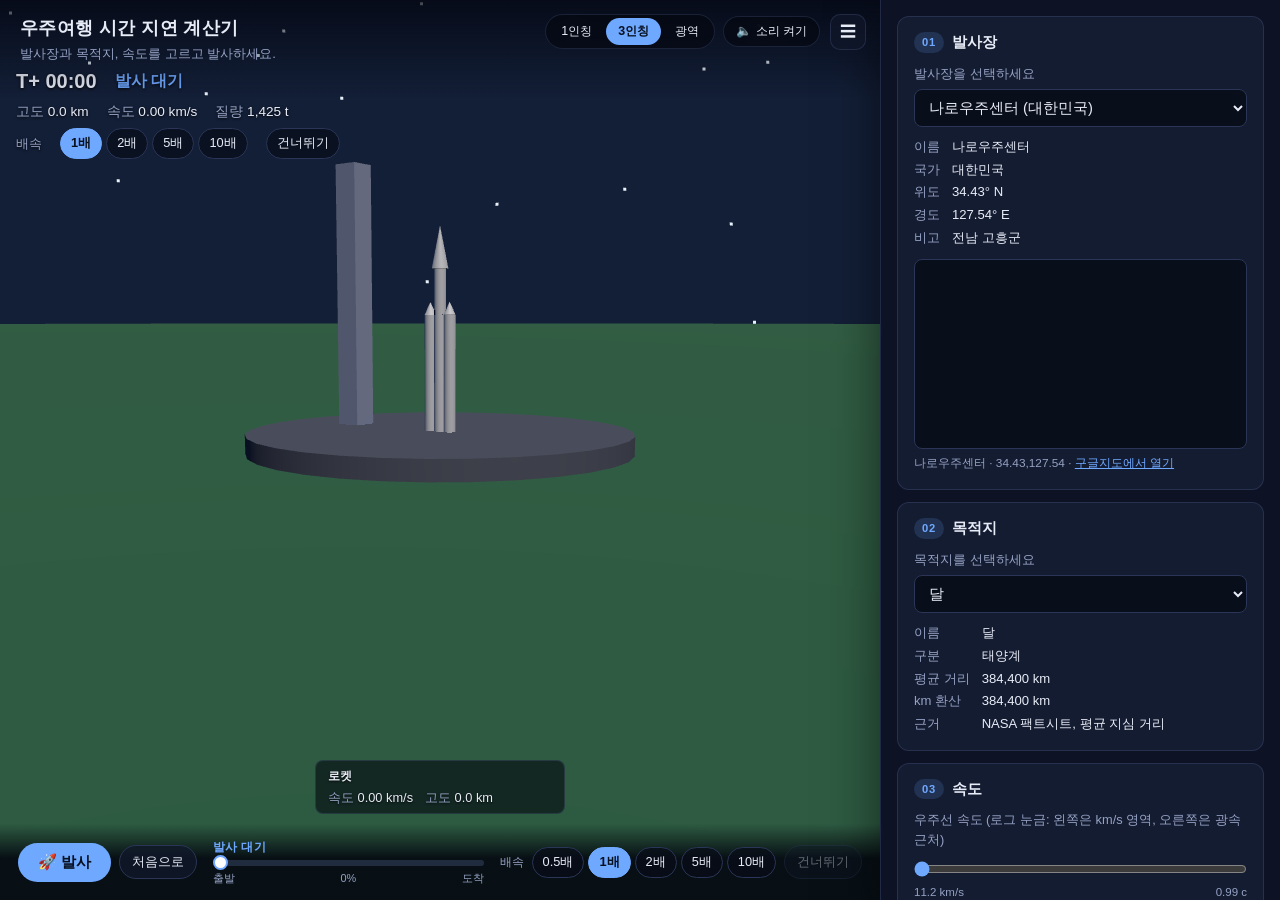
==== index.html @ ec96e3f6 "17단계: 시점 전환, 배경음악·효과음, 발사장 구글지도, 천체 착륙씬과 왕복 (기능 3) - src/ui/viewControls.js: 1인칭·3인칭·광역 시점 전환 (숫자키 1" ====
<!DOCTYPE html>
<html lang="ko">
<head>
  <meta charset="UTF-8">
  <meta name="viewport" content="width=device-width, initial-scale=1.0">
  <title>우주여행 시간 지연 계산기</title>
  <link rel="stylesheet" href="src/styles/main.css">
</head>
<body>
  <!-- 15단계 레이아웃 (D-54): 3D 장면이 화면 전체 바탕, 오른쪽에 제어 패널이 겹쳐 뜬다 -->
  <div class="app">

    <!-- ── 무대: 발사 장면과 항행 장면이 같은 자리에서 번갈아 보인다 ── -->
    <section class="stage" id="stage">
      <div id="launch-scene" class="scene-layer"></div>
      <div id="cruise-scene" class="scene-layer"></div>
      <div id="landing-scene" class="scene-layer"></div>

      <!-- 계기판 겹침 층 (마우스 이벤트는 통과시키고, 버튼만 받는다) -->
      <div id="launch-hud" class="hud-layer"></div>
      <div id="cruise-hud" class="hud-layer"></div>
      <div id="view-controls" class="hud-layer"></div>

      <header class="stage-top">
        <h1>우주여행 시간 지연 계산기</h1>
        <p id="stage-subtitle">발사장과 목적지, 속도를 고르고 발사하세요.</p>
      </header>

      <div class="stage-bottom" id="mission-bar-container"></div>

      <button type="button" class="panel-toggle" id="panel-toggle" aria-label="제어 패널 접기/펼치기">☰</button>
    </section>

    <!-- ── 제어 패널 ── -->
    <aside class="panel" id="panel">
      <div class="panel-scroll">

        <section class="card">
          <h2><span class="card-index">01</span> 발사장</h2>
          <div id="launch-site-selector"></div>
          <div id="launch-site-map"></div>
        </section>

        <section class="card">
          <h2><span class="card-index">02</span> 목적지</h2>
          <div id="destination-selector"></div>
        </section>

        <section class="card">
          <h2><span class="card-index">03</span> 속도</h2>
          <div id="speed-slider-container"></div>
          <div id="speed-presets-container"></div>
          <div id="lorentz-container"></div>
        </section>

        <section class="card">
          <h2><span class="card-index">04</span> 여행 형태</h2>
          <div id="trip-type-container"></div>
        </section>

        <section class="card card-result">
          <h2><span class="card-index">05</span> 시계</h2>
          <div id="stopwatch-container"></div>
        </section>

        <section class="card card-result">
          <h2><span class="card-index">06</span> 계산 결과</h2>
          <div id="result-table-container"></div>
        </section>

        <section class="card card-result">
          <h2><span class="card-index">07</span> 생물 수명과 비교</h2>
          <div id="departure-age-container"></div>
          <div id="lifespan-chart-container"></div>
          <div id="survival-container"></div>
        </section>

        <footer class="panel-footer">
          <p>17단계 · <a href="tests/physics.test.html">계산 검증 페이지</a></p>
        </footer>
      </div>
    </aside>
  </div>

  <!-- Three.js 부속 모듈(OrbitControls 등)이 'three'라는 이름으로 본체를 찾으므로 그 이름을 동봉 파일에 연결한다 -->
  <script type="importmap">
    { "imports": { "three": "./lib/three/three.module.js" } }
  </script>
  <!-- ES 모듈 진입점. file:// 로 열려면 `열기.html`을 쓴다 (docs/02_architecture.md 5절) -->
  <script type="module" src="src/main.js"></script>
</body>
</html>
---- src/styles/main.css ----
/* ==========================================================================
   우주여행 시간 지연 계산기 — 전체 스타일
   1~14단계에서 쌓아 온 구성 요소 스타일에, 15단계에서 전체 화면 레이아웃(D-54)을 얹었다.
   구성: ① 기본값 ② 레이아웃(무대 + 제어 패널) ③ 입력 요소 ④ 결과 표시
        ⑤ 발사 계기판(HUD·보조 화면) ⑥ 항행 계기판 ⑦ 임무 조작 막대 ⑧ 좁은 화면
   ========================================================================== */

/* ── ① 기본값 ─────────────────────────────────────────────────────────── */

:root {
  --color-bg: #05070f;
  --color-panel: rgba(17, 23, 42, 0.82);
  --color-card: rgba(24, 32, 56, 0.72);
  --color-border: #2a3557;
  --color-border-soft: rgba(120, 145, 210, 0.18);
  --color-text: #e8ecf7;
  --color-muted: #96a2c4;
  --color-accent: #6fa8ff;
  --color-accent-dim: rgba(111, 168, 255, 0.16);
  --color-ship: #4fd1a0;
  --color-warn: #ff8f6a;
  --radius: 12px;
  --radius-sm: 8px;
  --panel-width: 400px;
  --bar-height: 76px;
  --shadow: 0 18px 48px rgba(0, 0, 0, 0.55);
}

* { box-sizing: border-box; }

html, body { height: 100%; }

body {
  margin: 0;
  font-family: "Pretendard", "Malgun Gothic", "Apple SD Gothic Neo", "Noto Sans KR", sans-serif;
  background: var(--color-bg);
  color: var(--color-text);
  line-height: 1.5;
  overflow: hidden;              /* 무대가 화면을 채우므로 문서 자체는 스크롤하지 않는다 */
  -webkit-font-smoothing: antialiased;
}

h1, h2, h3 { font-weight: 700; letter-spacing: -0.01em; }

a { color: var(--color-accent); }

.muted { color: var(--color-muted); }

/* ── ② 레이아웃: 무대(3D) + 제어 패널 ─────────────────────────────────── */

.app {
  position: relative;
  height: 100vh;
  height: 100dvh;
  width: 100%;
  overflow: hidden;
}

/* 무대: 화면 전체. 오른쪽 패널만큼만 비워 둔다 */
.stage {
  position: absolute;
  inset: 0;
  right: var(--panel-width);
  background: radial-gradient(ellipse at 30% 10%, #101a35 0%, #05070f 70%);
  overflow: hidden;
  transition: right 0.25s ease;
}

.scene-layer {
  position: absolute;
  inset: 0;
}

.scene-layer canvas {
  display: block;
  width: 100% !important;
  height: 100% !important;
}

/* 계기판 겹침 층: 기본은 마우스 통과, 버튼·입력만 되받는다 */
.hud-layer {
  position: absolute;
  inset: 0;
  pointer-events: none;
}

.hud-layer button,
.hud-layer input,
.hud-layer .hud-controls { pointer-events: auto; }

.stage-top {
  position: absolute;
  left: 0;
  right: 0;
  top: 0;
  padding: 14px 20px 34px;
  background: linear-gradient(rgba(3, 5, 15, 0.75), rgba(3, 5, 15, 0));
  pointer-events: none;
  z-index: 3;
}

.stage-top h1 {
  margin: 0;
  font-size: 1.15rem;
  letter-spacing: 0.02em;
}

.stage-top p {
  margin: 2px 0 0;
  color: var(--color-muted);
  font-size: 0.82rem;
}

.stage-bottom {
  position: absolute;
  left: 0;
  right: 0;
  bottom: 0;
  z-index: 4;
}

/* 제어 패널 */
.panel {
  position: absolute;
  top: 0;
  right: 0;
  bottom: 0;
  width: var(--panel-width);
  background: var(--color-panel);
  backdrop-filter: blur(18px) saturate(140%);
  -webkit-backdrop-filter: blur(18px) saturate(140%);
  border-left: 1px solid var(--color-border-soft);
  box-shadow: var(--shadow);
  transition: transform 0.25s ease;
  z-index: 5;
}

.panel-scroll {
  height: 100%;
  overflow-y: auto;
  overscroll-behavior: contain;
  padding: 16px 16px 28px;
  display: grid;
  gap: 12px;
  align-content: start;
}

.panel-scroll::-webkit-scrollbar { width: 10px; }
.panel-scroll::-webkit-scrollbar-thumb {
  background: rgba(120, 145, 210, 0.25);
  border-radius: 8px;
  border: 3px solid transparent;
  background-clip: content-box;
}

.card {
  background: var(--color-card);
  border: 1px solid var(--color-border-soft);
  border-radius: var(--radius);
  padding: 14px 16px 16px;
}

.card h2 {
  margin: 0 0 10px;
  font-size: 0.95rem;
  display: flex;
  align-items: center;
  gap: 8px;
  color: var(--color-text);
}

.card-index {
  font-size: 0.7rem;
  font-weight: 700;
  letter-spacing: 0.08em;
  color: var(--color-accent);
  background: var(--color-accent-dim);
  border-radius: 999px;
  padding: 2px 8px;
}

.panel-footer {
  color: var(--color-muted);
  font-size: 0.78rem;
  text-align: center;
}

.panel-footer p { margin: 0; }

/* 패널 접기 */
.panel-toggle {
  position: absolute;
  top: 14px;
  right: 14px;
  z-index: 6;
  width: 36px;
  height: 36px;
  border-radius: 10px;
  border: 1px solid var(--color-border-soft);
  background: rgba(17, 23, 42, 0.75);
  color: var(--color-text);
  font-size: 1rem;
  cursor: pointer;
  pointer-events: auto;
}

.panel-toggle:hover { border-color: var(--color-accent); }

.app.panel-hidden .stage { right: 0; }
.app.panel-hidden .panel { transform: translateX(100%); }

/* ── ③ 입력 요소 ──────────────────────────────────────────────────────── */

.field-label {
  display: block;
  margin-bottom: 6px;
  color: var(--color-muted);
  font-size: 0.8rem;
}

.field-select {
  width: 100%;
  padding: 9px 10px;
  font-size: 0.92rem;
  color: var(--color-text);
  background: rgba(8, 12, 24, 0.85);
  border: 1px solid var(--color-border);
  border-radius: var(--radius-sm);
}

.field-select:focus { outline: 2px solid var(--color-accent); outline-offset: 1px; }

.info-list {
  margin: 10px 0 0;
  display: grid;
  grid-template-columns: auto 1fr;
  gap: 3px 12px;
  font-size: 0.82rem;
}

.info-list dt { color: var(--color-muted); }
.info-list dd { margin: 0; }

.field-range {
  width: 100%;
  margin: 6px 0 2px;
  accent-color: var(--color-accent);
}

.field-range.readonly { opacity: 0.65; pointer-events: none; }

.range-scale {
  display: flex;
  justify-content: space-between;
  color: var(--color-muted);
  font-size: 0.72rem;
}

.readout {
  margin-top: 8px;
  font-size: 1.02rem;
  font-variant-numeric: tabular-nums;
}

.button-group {
  display: flex;
  flex-wrap: wrap;
  gap: 6px;
  margin-top: 10px;
}

.button-group.compact { display: inline-flex; gap: 4px; margin: 0; }

.preset-button {
  padding: 6px 10px;
  font-size: 0.8rem;
  color: var(--color-text);
  background: rgba(8, 12, 24, 0.7);
  border: 1px solid var(--color-border);
  border-radius: 999px;
  cursor: pointer;
  transition: border-color 0.15s, background 0.15s;
}

.preset-button:hover { border-color: var(--color-accent); }

.preset-button.active {
  background: var(--color-accent);
  border-color: var(--color-accent);
  color: #06101f;
  font-weight: 700;
}

.radio-group { display: grid; gap: 8px; }

.radio-option {
  display: flex;
  align-items: baseline;
  gap: 8px;
  padding: 8px 10px;
  border: 1px solid var(--color-border);
  border-radius: var(--radius-sm);
  cursor: pointer;
  font-size: 0.9rem;
}

.radio-option small { color: var(--color-muted); }
.radio-option:hover { border-color: var(--color-accent); }

.age-grid { display: grid; gap: 6px; margin-bottom: 12px; }

.age-row {
  display: grid;
  grid-template-columns: 1fr 76px auto;
  align-items: center;
  gap: 8px;
  font-size: 0.85rem;
}

.age-input {
  width: 100%;
  padding: 5px 8px;
  color: var(--color-text);
  background: rgba(8, 12, 24, 0.85);
  border: 1px solid var(--color-border);
  border-radius: 6px;
  text-align: right;
  font-variant-numeric: tabular-nums;
}

.age-unit { color: var(--color-muted); font-size: 0.8rem; }

/* ── ④ 결과 표시 ─────────────────────────────────────────────────────── */

.result-caption { margin: 0 0 8px; color: var(--color-muted); font-size: 0.82rem; }

.result-table { width: 100%; border-collapse: collapse; font-size: 0.82rem; }

.result-table th,
.result-table td {
  padding: 7px 6px;
  border-bottom: 1px solid var(--color-border-soft);
  text-align: left;
  vertical-align: top;
}

.result-table thead th { color: var(--color-muted); font-weight: 500; font-size: 0.76rem; }
.result-table tbody th { font-weight: 500; white-space: nowrap; }
.result-table td:nth-child(3) { color: var(--color-muted); white-space: nowrap; }
.result-table .result-diff td,
.result-table .result-diff th { color: var(--color-accent); font-weight: 700; }

.result-note { margin: 8px 0 0; color: var(--color-muted); font-size: 0.76rem; }

.stopwatch-row { display: grid; gap: 8px; }

.stopwatch {
  padding: 10px 12px;
  background: rgba(6, 10, 20, 0.7);
  border: 1px solid var(--color-border-soft);
  border-radius: var(--radius-sm);
}

.stopwatch-title { color: var(--color-muted); font-size: 0.74rem; margin-bottom: 3px; }

.stopwatch-display {
  font-size: 1.02rem;
  font-weight: 700;
  font-variant-numeric: tabular-nums;
  letter-spacing: 0.01em;
}

.stopwatch:nth-child(1) .stopwatch-display { color: var(--color-accent); }
.stopwatch:nth-child(2) .stopwatch-display { color: var(--color-ship); }

.stopwatch-status { margin-top: 8px; color: var(--color-muted); font-size: 0.78rem; }

/* 막대 그래프 */
.chart-legend {
  display: flex;
  flex-wrap: wrap;
  gap: 4px 12px;
  margin-bottom: 10px;
  color: var(--color-muted);
  font-size: 0.72rem;
}

.swatch {
  display: inline-block;
  width: 10px;
  height: 10px;
  margin-right: 5px;
  border-radius: 2px;
  vertical-align: -1px;
}

.swatch-life, .bar-life { background: #3a4670; }
.swatch-age, .bar-age { background: #7c6a4a; }
.swatch-earth, .bar-earth { background: var(--color-accent); }
.swatch-ship, .bar-ship { background: var(--color-ship); }

.chart-row {
  display: grid;
  grid-template-columns: 92px 1fr 66px;
  align-items: center;
  gap: 8px;
  margin-bottom: 6px;
}

.chart-name {
  font-size: 0.76rem;
  white-space: nowrap;
  overflow: hidden;
  text-overflow: ellipsis;
}

.chart-track {
  position: relative;
  height: 26px;
  background: rgba(8, 12, 24, 0.7);
  border-radius: 5px;
  overflow: hidden;
}

.bar {
  position: absolute;
  left: 0;
  border-radius: 4px;
  transition: width 0.08s linear;
}

.bar-life { top: 0; height: 26px; }
.bar-age { top: 0; height: 26px; opacity: 0.9; }
.bar-earth { top: 4px; height: 8px; }
.bar-ship { top: 14px; height: 8px; }

.chart-mark { font-size: 0.7rem; text-align: right; white-space: nowrap; }
.chart-mark.alive { color: var(--color-ship); }
.chart-mark.half { color: var(--color-warn); }
.chart-mark.dead { color: #ff6b6b; }

.chart-row.over-earth .chart-track { box-shadow: inset 0 0 0 1px rgba(255, 107, 107, 0.55); }

.chart-axis {
  position: relative;
  height: 16px;
  margin-left: 100px;
  margin-right: 74px;
  color: var(--color-muted);
  font-size: 0.66rem;
}

.chart-tick { position: absolute; transform: translateX(-50%); }

.chart-tick::before {
  content: '';
  position: absolute;
  left: 50%;
  top: -4px;
  width: 1px;
  height: 4px;
  background: var(--color-border);
}

.survival-table { width: 100%; border-collapse: collapse; margin-top: 12px; font-size: 0.76rem; }

.survival-table th,
.survival-table td {
  padding: 6px 5px;
  border-bottom: 1px solid var(--color-border-soft);
  text-align: left;
  vertical-align: top;
}

.survival-table thead th { color: var(--color-muted); font-weight: 500; }
.survival-table .alive strong { color: var(--color-ship); }
.survival-table .dead strong { color: #ff6b6b; }
.survival-table small { color: var(--color-muted); }

/* ── ⑤ 발사 계기판과 보조 화면 (11·14단계) ──────────────────────────── */

.launch-hud {
  position: absolute;
  left: 16px;
  top: 66px;
  right: 16px;
  font-variant-numeric: tabular-nums;
  text-shadow: 0 1px 3px rgba(0, 0, 0, 0.9);
}

.launch-hud .hud-row {
  display: flex;
  flex-wrap: wrap;
  gap: 8px 18px;
  align-items: center;
  margin-bottom: 6px;
}

.launch-hud .hud-clock { font-size: 1.25rem; font-weight: 700; }
.launch-hud .hud-phase { color: var(--color-accent); font-weight: 700; }
.launch-hud .hud-stats { color: var(--color-muted); font-size: 0.85rem; }
.launch-hud .hud-stats b { color: var(--color-text); font-weight: 500; }
.launch-hud .hud-controls { pointer-events: auto; }
.launch-hud .hud-label { color: var(--color-muted); font-size: 0.8rem; }

/* 보조 화면(PiP): 팔콘 헤비 중계 화면과 같은 배치 (D-52) */
.pip-view {
  position: absolute;
  left: 16px;
  bottom: calc(var(--bar-height) + 92px);
  width: 27%;
  min-width: 170px;
  max-width: 380px;
  aspect-ratio: 16 / 9;
  border: 1px solid rgba(255, 255, 255, 0.32);
  border-radius: 8px;
  box-shadow: 0 6px 18px rgba(0, 0, 0, 0.6);
  pointer-events: none;
}

.pip-view .pip-caption {
  position: absolute;
  left: 0;
  right: 0;
  top: 0;
  display: flex;
  gap: 8px;
  align-items: baseline;
  padding: 4px 8px;
  font-size: 0.78rem;
  background: linear-gradient(rgba(0, 0, 0, 0.6), rgba(0, 0, 0, 0));
  border-radius: 8px 8px 0 0;
  text-shadow: 0 1px 2px rgba(0, 0, 0, 0.9);
}

.pip-view .pip-name { font-weight: 700; }
.pip-view .pip-phase { color: var(--color-accent); font-size: 0.72rem; }

.launch-telemetry {
  position: absolute;
  left: 16px;
  right: 16px;
  bottom: calc(var(--bar-height) + 10px);
  display: flex;
  gap: 10px;
  justify-content: center;
  font-variant-numeric: tabular-nums;
  text-shadow: 0 1px 2px rgba(0, 0, 0, 0.8);
}

.launch-telemetry .tele-column {
  flex: 0 1 250px;
  padding: 6px 12px;
  background: rgba(4, 7, 16, 0.6);
  border: 1px solid var(--color-border-soft);
  border-radius: var(--radius-sm);
  backdrop-filter: blur(6px);
}

.launch-telemetry .tele-title { font-size: 0.78rem; font-weight: 700; margin-bottom: 2px; }
.launch-telemetry .tele-phase { color: var(--color-accent); font-weight: 400; }

.launch-telemetry .tele-values {
  display: flex;
  flex-wrap: wrap;
  gap: 2px 12px;
  color: var(--color-muted);
  font-size: 0.8rem;
}

.launch-telemetry .tele-values b { color: var(--color-text); font-weight: 500; }

/* ── ⑥ 항행 계기판 (15단계) ─────────────────────────────────────────── */

.cruise-hud {
  position: absolute;
  left: 16px;
  top: 66px;
  width: min(340px, 44%);
  padding: 12px 14px;
  background: rgba(4, 7, 16, 0.58);
  border: 1px solid var(--color-border-soft);
  border-radius: var(--radius);
  backdrop-filter: blur(10px);
  font-variant-numeric: tabular-nums;
}

.cruise-head {
  display: flex;
  align-items: baseline;
  justify-content: space-between;
  gap: 8px;
  margin-bottom: 8px;
}

.cruise-target { font-size: 1.02rem; font-weight: 700; }
.cruise-leg { color: var(--color-accent); font-size: 0.76rem; }

.cruise-track {
  height: 5px;
  background: rgba(120, 145, 210, 0.2);
  border-radius: 999px;
  overflow: hidden;
  margin-bottom: 10px;
}

.cruise-fill {
  height: 100%;
  width: 0;
  border-radius: 999px;
  background: linear-gradient(90deg, var(--color-accent), var(--color-ship));
  transition: width 0.08s linear;
}

.cruise-grid {
  display: grid;
  grid-template-columns: 1fr 1fr;
  gap: 6px 12px;
  font-size: 0.78rem;
}

.cruise-grid span { display: block; color: var(--color-muted); font-size: 0.7rem; }
.cruise-grid b { font-weight: 600; }

/* ── ⑦ 임무 조작 막대 (15단계) ──────────────────────────────────────── */

.mission-bar {
  display: grid;
  grid-template-columns: auto 1fr auto;
  align-items: center;
  gap: 16px;
  min-height: var(--bar-height);
  padding: 10px 18px;
  background: linear-gradient(rgba(3, 5, 15, 0), rgba(3, 5, 15, 0.88) 45%);
  pointer-events: auto;
}

.mission-left, .mission-right { display: flex; align-items: center; gap: 8px; }

.mission-primary {
  padding: 9px 20px;
  font-size: 0.95rem;
  font-weight: 700;
  color: #06101f;
  background: var(--color-accent);
  border: none;
  border-radius: 999px;
  cursor: pointer;
}

.mission-primary:disabled { opacity: 0.45; cursor: default; }

.mission-ghost {
  padding: 7px 12px;
  font-size: 0.82rem;
  color: var(--color-text);
  background: rgba(17, 23, 42, 0.75);
  border: 1px solid var(--color-border);
  border-radius: 999px;
  cursor: pointer;
}

.mission-ghost:hover { border-color: var(--color-accent); }
.mission-ghost:disabled { opacity: 0.4; cursor: default; }

.mission-center { display: grid; gap: 2px; }

.mission-phase {
  font-size: 0.76rem;
  color: var(--color-accent);
  font-weight: 700;
  letter-spacing: 0.02em;
}

.mission-scrub {
  width: 100%;
  height: 6px;
  margin: 2px 0;
  -webkit-appearance: none;
  appearance: none;
  background: linear-gradient(90deg, var(--color-accent) var(--fill, 0%), rgba(120, 145, 210, 0.22) var(--fill, 0%));
  border-radius: 999px;
  cursor: pointer;
}

.mission-scrub::-webkit-slider-thumb {
  -webkit-appearance: none;
  width: 15px;
  height: 15px;
  border-radius: 50%;
  background: #fff;
  border: 2px solid var(--color-accent);
  cursor: grab;
}

.mission-scrub::-moz-range-thumb {
  width: 13px;
  height: 13px;
  border-radius: 50%;
  background: #fff;
  border: 2px solid var(--color-accent);
}

.mission-ticks {
  display: flex;
  justify-content: space-between;
  color: var(--color-muted);
  font-size: 0.68rem;
}

.mission-label { color: var(--color-muted); font-size: 0.76rem; }

/* ── ⑧ 좁은 화면: 무대 위, 패널 아래로 쌓는다 ──────────────────────── */

@media (max-width: 900px) {
  body { overflow: auto; }

  .app { height: auto; display: block; }

  .stage {
    position: relative;
    right: 0;
    height: 62vh;
    min-height: 380px;
  }

  .panel {
    position: relative;
    width: 100%;
    transform: none !important;
    border-left: none;
    border-top: 1px solid var(--color-border-soft);
  }

  .panel-scroll { height: auto; overflow: visible; }

  .panel-toggle { display: none; }

  .mission-bar { grid-template-columns: 1fr; gap: 8px; }
  .mission-left, .mission-right { justify-content: center; flex-wrap: wrap; }

  .launch-telemetry { flex-wrap: wrap; }
  .pip-view { width: 40%; bottom: calc(var(--bar-height) + 120px); }
  .cruise-hud { width: min(300px, 60%); }
}

/* ── ⑨ 시점 전환·소리 버튼과 발사장 지도 (17단계) ─────────────────── */

.view-controls {
  position: absolute;
  top: 14px;
  right: 60px;
  display: flex;
  gap: 8px;
  align-items: center;
  z-index: 6;
  pointer-events: auto;
}

.view-group {
  display: inline-flex;
  padding: 3px;
  gap: 2px;
  background: rgba(4, 7, 16, 0.62);
  border: 1px solid var(--color-border-soft);
  border-radius: 999px;
  backdrop-filter: blur(8px);
}

.view-button {
  padding: 5px 12px;
  font-size: 0.78rem;
  color: var(--color-text);
  background: transparent;
  border: none;
  border-radius: 999px;
  cursor: pointer;
  white-space: nowrap;
}

.view-button:hover { background: rgba(111, 168, 255, 0.16); }

.view-button.active {
  background: var(--color-accent);
  color: #06101f;
  font-weight: 700;
}

.sound-button {
  padding: 6px 12px;
  background: rgba(4, 7, 16, 0.62);
  border: 1px solid var(--color-border-soft);
  border-radius: 999px;
  backdrop-filter: blur(8px);
}

/* 발사장 구글지도 (D-60) */
.site-map { margin-top: 12px; }

.site-map-frame {
  position: relative;
  height: 190px;
  border: 1px solid var(--color-border);
  border-radius: var(--radius-sm);
  overflow: hidden;
  background: rgba(8, 12, 24, 0.85);
}

.site-map-frame iframe {
  width: 100%;
  height: 100%;
  border: 0;
  display: block;
  filter: saturate(0.85) brightness(0.92);
}

.site-map-fallback {
  position: absolute;
  inset: 0;
  display: flex;
  align-items: center;
  justify-content: center;
  padding: 12px;
  text-align: center;
  color: var(--color-muted);
  font-size: 0.8rem;
  background: rgba(8, 12, 24, 0.9);
}

.site-map-fallback[hidden] { display: none; }

.site-map-note { margin: 6px 0 0; color: var(--color-muted); font-size: 0.74rem; }

/* 착륙 계기판 */
.landing-hud {
  position: absolute;
  left: 16px;
  top: 66px;
  width: min(300px, 42%);
  padding: 12px 14px;
  background: rgba(4, 7, 16, 0.58);
  border: 1px solid var(--color-border-soft);
  border-radius: var(--radius);
  backdrop-filter: blur(10px);
  font-variant-numeric: tabular-nums;
}

.landing-hud h3 { margin: 0 0 8px; font-size: 1rem; }
.landing-hud .landing-phase { color: var(--color-accent); font-size: 0.76rem; font-weight: 700; }

.landing-grid {
  display: grid;
  grid-template-columns: 1fr 1fr;
  gap: 6px 12px;
  margin-top: 8px;
  font-size: 0.8rem;
}

.landing-grid span { display: block; color: var(--color-muted); font-size: 0.7rem; }
.landing-grid b { font-weight: 600; }

@media (max-width: 900px) {
  .view-controls { right: 14px; top: 56px; flex-wrap: wrap; justify-content: flex-end; }
}
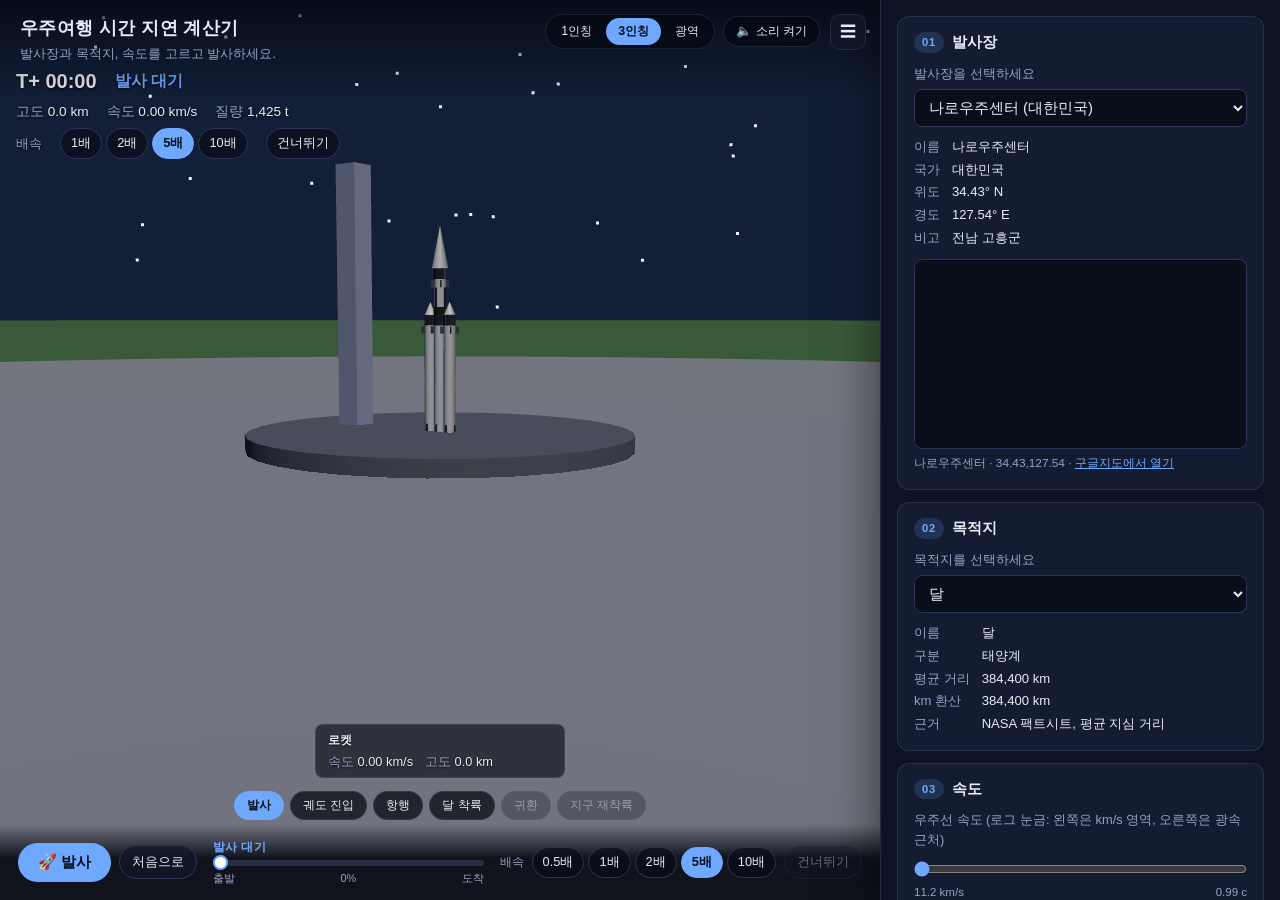
==== commit 2896f7c7: "18단계: 실감 나는 임무 — 지구 재착륙, 구간 재생, 조종석, 착륙 절차 (기능 4) R-1 지구 재착륙: 왕복 마지막에 고도 80 km에서 재진입 불꽃 → 감속 → 착륙 (D" ====
--- a/index.html
+++ b/index.html
@@ -26,7 +26,10 @@
         <p id="stage-subtitle">발사장과 목적지, 속도를 고르고 발사하세요.</p>
       </header>
 
-      <div class="stage-bottom" id="mission-bar-container"></div>
+      <div class="stage-bottom">
+        <div id="mission-chapters"></div>
+        <div id="mission-bar-container"></div>
+      </div>
 
       <button type="button" class="panel-toggle" id="panel-toggle" aria-label="제어 패널 접기/펼치기">☰</button>
     </section>
@@ -51,6 +54,7 @@
           <div id="speed-slider-container"></div>
           <div id="speed-presets-container"></div>
           <div id="lorentz-container"></div>
+          <div id="lorentz-chart-container"></div>
         </section>
 
         <section class="card">
@@ -76,7 +80,7 @@
         </section>
 
         <footer class="panel-footer">
-          <p>17단계 · <a href="tests/physics.test.html">계산 검증 페이지</a></p>
+          <p>18단계 · <a href="tests/physics.test.html">계산 검증 페이지</a></p>
         </footer>
       </div>
     </aside>
--- a/src/styles/main.css
+++ b/src/styles/main.css
@@ -507,7 +507,7 @@
 .pip-view {
   position: absolute;
   left: 16px;
-  bottom: calc(var(--bar-height) + 92px);
+  bottom: calc(var(--bar-height) + 128px);
   width: 27%;
   min-width: 170px;
   max-width: 380px;
@@ -540,7 +540,7 @@
   position: absolute;
   left: 16px;
   right: 16px;
-  bottom: calc(var(--bar-height) + 10px);
+  bottom: calc(var(--bar-height) + 46px);
   display: flex;
   gap: 10px;
   justify-content: center;
@@ -862,3 +862,176 @@
 @media (max-width: 900px) {
   .view-controls { right: 14px; top: 56px; flex-wrap: wrap; justify-content: flex-end; }
 }
+
+/* ── ⑩ 18단계: 로런츠 곡선 · 구간 칩 · 착륙 체크리스트 ─────────────── */
+
+/* 로런츠 인자 곡선 (R-4) */
+.lorentz-chart { margin-top: 10px; }
+
+.lorentz-svg {
+  width: 100%;
+  height: auto;
+  display: block;
+  background: rgba(6, 10, 20, 0.6);
+  border: 1px solid var(--color-border-soft);
+  border-radius: var(--radius-sm);
+}
+
+.lz-grid { stroke: rgba(120, 145, 210, 0.18); stroke-width: 1; }
+.lz-curve { fill: none; stroke: var(--color-accent); stroke-width: 2; }
+.lz-guide { stroke: rgba(79, 209, 160, 0.55); stroke-width: 1; stroke-dasharray: 3 3; }
+.lz-dot { fill: var(--color-ship); stroke: #04070f; stroke-width: 1.5; }
+.lz-dot.over { fill: var(--color-warn); }
+.lz-xtick, .lz-ytick, .lz-axis { fill: var(--color-muted); font-size: 9px; }
+.lz-xtick { text-anchor: middle; }
+.lz-ytick { text-anchor: end; }
+
+.lorentz-readout {
+  margin: 6px 0 0;
+  color: var(--color-muted);
+  font-size: 0.78rem;
+  font-variant-numeric: tabular-nums;
+}
+
+/* 임무 구간 칩 (D-65) */
+.chapter-row {
+  display: flex;
+  gap: 6px;
+  justify-content: center;
+  flex-wrap: wrap;
+  padding: 0 18px 4px;
+  pointer-events: auto;
+}
+
+.chapter-chip {
+  padding: 5px 12px;
+  font-size: 0.76rem;
+  color: var(--color-text);
+  background: rgba(4, 7, 16, 0.72);
+  border: 1px solid var(--color-border-soft);
+  border-radius: 999px;
+  cursor: pointer;
+  backdrop-filter: blur(8px);
+  white-space: nowrap;
+}
+
+.chapter-chip:hover:not(:disabled) { border-color: var(--color-accent); }
+.chapter-chip:disabled { opacity: 0.35; cursor: default; }
+
+.chapter-chip.active {
+  background: var(--color-accent);
+  border-color: var(--color-accent);
+  color: #06101f;
+  font-weight: 700;
+}
+
+/* 착륙 절차 체크리스트 (D-67) */
+.checklist {
+  position: absolute;
+  left: 16px;
+  bottom: calc(var(--bar-height) + 46px);
+  width: min(300px, 44%);
+  padding: 10px 12px;
+  background: rgba(4, 7, 16, 0.66);
+  border: 1px solid var(--color-border-soft);
+  border-radius: var(--radius);
+  backdrop-filter: blur(10px);
+  pointer-events: auto;
+}
+
+.checklist-head {
+  display: flex;
+  align-items: center;
+  justify-content: space-between;
+  font-size: 0.8rem;
+  font-weight: 700;
+  margin-bottom: 8px;
+}
+
+.checklist-auto {
+  padding: 3px 10px;
+  font-size: 0.72rem;
+  color: var(--color-text);
+  background: rgba(17, 23, 42, 0.8);
+  border: 1px solid var(--color-border);
+  border-radius: 999px;
+  cursor: pointer;
+}
+
+.checklist-items { list-style: none; margin: 0; padding: 0; display: grid; gap: 5px; }
+
+.checklist-item {
+  display: grid;
+  grid-template-columns: 26px 1fr auto;
+  align-items: center;
+  gap: 8px;
+  padding: 4px 6px;
+  border-radius: 6px;
+  font-size: 0.78rem;
+  border: 1px solid transparent;
+  opacity: 0.55;
+}
+
+.checklist-item.active {
+  opacity: 1;
+  border-color: var(--color-accent);
+  background: rgba(111, 168, 255, 0.14);
+  animation: checklist-pulse 1.1s ease-in-out infinite;
+}
+
+.checklist-item.done { opacity: 1; }
+.checklist-item.done .checklist-state { color: var(--color-ship); }
+.checklist-item.missed { opacity: 1; }
+.checklist-item.missed .checklist-state { color: #ff6b6b; }
+
+@keyframes checklist-pulse {
+  0%, 100% { box-shadow: 0 0 0 0 rgba(111, 168, 255, 0); }
+  50% { box-shadow: 0 0 0 3px rgba(111, 168, 255, 0.22); }
+}
+
+.checklist-key {
+  width: 26px;
+  height: 22px;
+  font-size: 0.7rem;
+  font-weight: 700;
+  color: var(--color-text);
+  background: rgba(17, 23, 42, 0.9);
+  border: 1px solid var(--color-border);
+  border-radius: 5px;
+  cursor: pointer;
+}
+
+.checklist-item.active .checklist-key { border-color: var(--color-accent); color: var(--color-accent); }
+.checklist-state { color: var(--color-muted); font-size: 0.7rem; }
+
+.checklist-result {
+  display: flex;
+  align-items: center;
+  gap: 10px;
+  margin-top: 10px;
+  padding-top: 10px;
+  border-top: 1px solid var(--color-border-soft);
+  font-size: 0.78rem;
+}
+
+.grade-badge {
+  width: 38px;
+  height: 38px;
+  display: grid;
+  place-items: center;
+  font-size: 1.3rem;
+  font-weight: 700;
+  border-radius: 10px;
+  background: var(--color-accent);
+  color: #06101f;
+}
+
+.checklist-result.grade-B .grade-badge { background: var(--color-ship); }
+.checklist-result.grade-C .grade-badge { background: var(--color-warn); }
+.checklist-result.grade-D .grade-badge { background: #ff6b6b; }
+.grade-notes { color: var(--color-muted); font-size: 0.72rem; margin-top: 2px; }
+
+@media (max-width: 900px) {
+  .checklist { width: min(260px, 60%); bottom: calc(var(--bar-height) + 80px); }
+  .chapter-row { padding: 0 10px 4px; }
+}
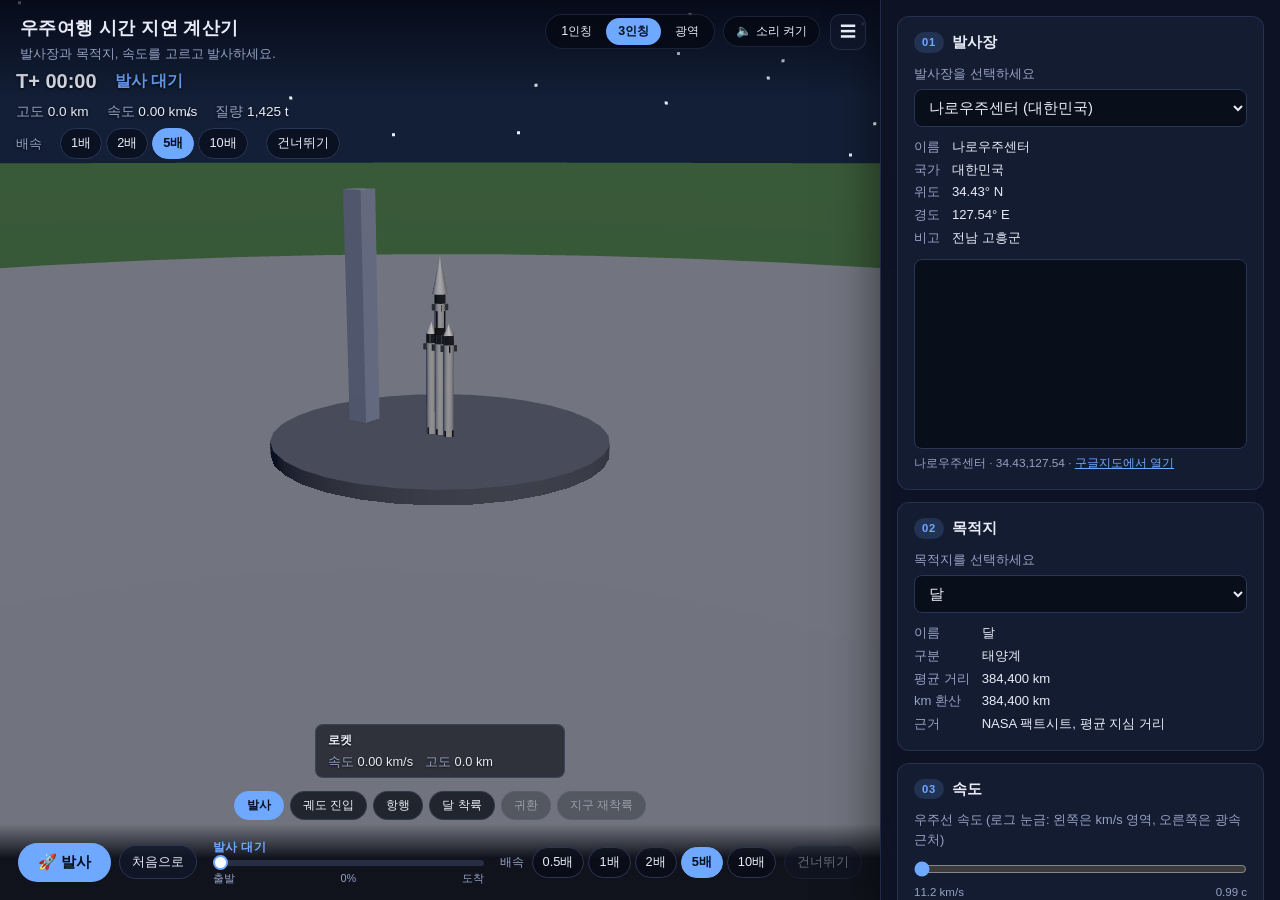
==== commit e5c5df8e: "19단계: 상승 이정표 건너뛰기와 마우스 우클릭 시점 회전 - src/physics/ascentMission.js: 상승 이정표 7개 (이륙 · 피치 기동 · Max-Q · 측면 " ====
--- a/index.html
+++ b/index.html
@@ -80,7 +80,7 @@
         </section>
 
         <footer class="panel-footer">
-          <p>18단계 · <a href="tests/physics.test.html">계산 검증 페이지</a></p>
+          <p>19단계 · <a href="tests/physics.test.html">계산 검증 페이지</a></p>
         </footer>
       </div>
     </aside>
--- a/src/styles/main.css
+++ b/src/styles/main.css
@@ -69,7 +69,12 @@
 .scene-layer {
   position: absolute;
   inset: 0;
-}
+  /* 층이 겹쳐 있으므로 빈 층은 마우스를 통과시킨다.
+     그래야 지금 보이는 장면의 캔버스가 드래그(시점 회전)를 받는다 (18단계 수정) */
+  pointer-events: none;
+}
+
+.scene-layer canvas { pointer-events: auto; }
 
 .scene-layer canvas {
   display: block;
@@ -1035,3 +1040,28 @@
   .checklist { width: min(260px, 60%); bottom: calc(var(--bar-height) + 80px); }
   .chapter-row { padding: 0 10px 4px; }
 }
+
+/* 상승 절차 목록 (19단계, D-73) */
+.ascent-checklist {
+  left: auto;
+  right: 16px;
+  bottom: calc(var(--bar-height) + 128px);
+  width: min(290px, 42%);
+}
+
+.ascent-checklist .checklist-item { cursor: pointer; }
+.ascent-checklist .checklist-item:hover { opacity: 1; background: rgba(111, 168, 255, 0.1); }
+.ascent-checklist .checklist-label { cursor: pointer; }
+
+.ascent-hint {
+  font-size: 0.68rem;
+  font-weight: 400;
+  color: var(--color-muted);
+  max-width: 165px;
+  text-align: right;
+  line-height: 1.3;
+}
+
+@media (max-width: 900px) {
+  .ascent-checklist { width: min(250px, 55%); }
+}
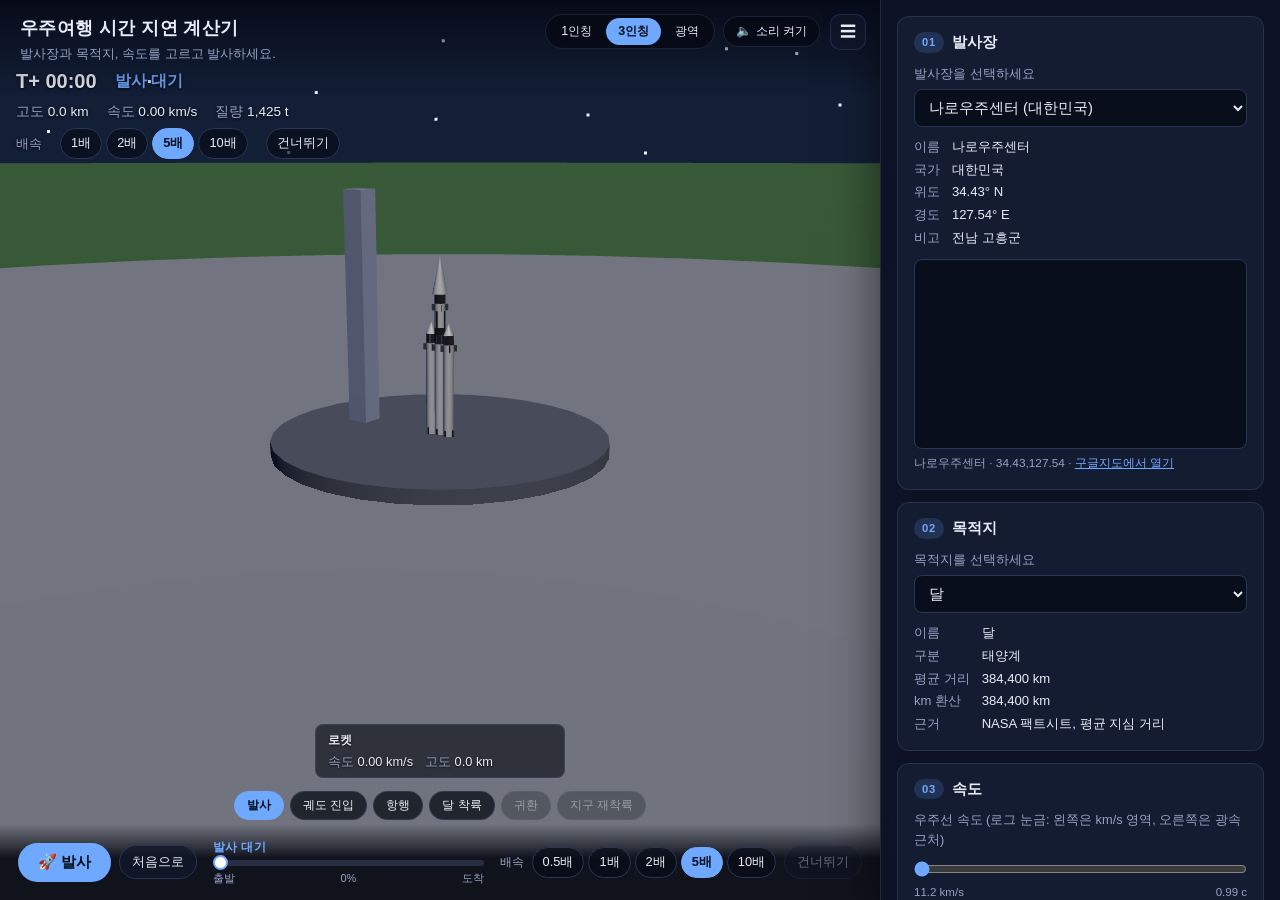
==== commit a7c5b8ce: "20단계: 우주인 지표 탐사, 착륙 실패 폭발, 탐사선 형상과 선내 (기능 5) - src/physics/exploration.js: 지표 탐사 임무 5개(깃발·표본 2·촬영·복귀" ====
--- a/index.html
+++ b/index.html
@@ -80,7 +80,7 @@
         </section>
 
         <footer class="panel-footer">
-          <p>19단계 · <a href="tests/physics.test.html">계산 검증 페이지</a></p>
+          <p>20단계 · <a href="tests/physics.test.html">계산 검증 페이지</a></p>
         </footer>
       </div>
     </aside>
--- a/src/styles/main.css
+++ b/src/styles/main.css
@@ -1065,3 +1065,38 @@
 @media (max-width: 900px) {
   .ascent-checklist { width: min(250px, 55%); }
 }
+
+/* 착륙 실패와 지표 탐사 (20단계) */
+.checklist-result.grade-crash .grade-badge { background: #ff5a5a; font-size: 1.4rem; }
+.checklist-result.grade-crash { animation: crash-flash 0.5s ease-out; }
+
+@keyframes crash-flash {
+  0% { background: rgba(255, 90, 90, 0.4); }
+  100% { background: transparent; }
+}
+
+.checklist-result .checklist-auto { margin-top: 6px; }
+
+.eva-panel {
+  left: 16px;
+  right: auto;
+  bottom: calc(var(--bar-height) + 46px);
+  width: min(320px, 46%);
+}
+
+.eva-status {
+  margin-top: 8px;
+  padding-top: 8px;
+  border-top: 1px solid var(--color-border-soft);
+  color: var(--color-accent);
+  font-size: 0.78rem;
+}
+
+.eva-result {
+  margin-top: 8px;
+  padding-top: 8px;
+  border-top: 1px solid var(--color-border-soft);
+  font-size: 0.8rem;
+}
+
+.eva-result[hidden] { display: none; }
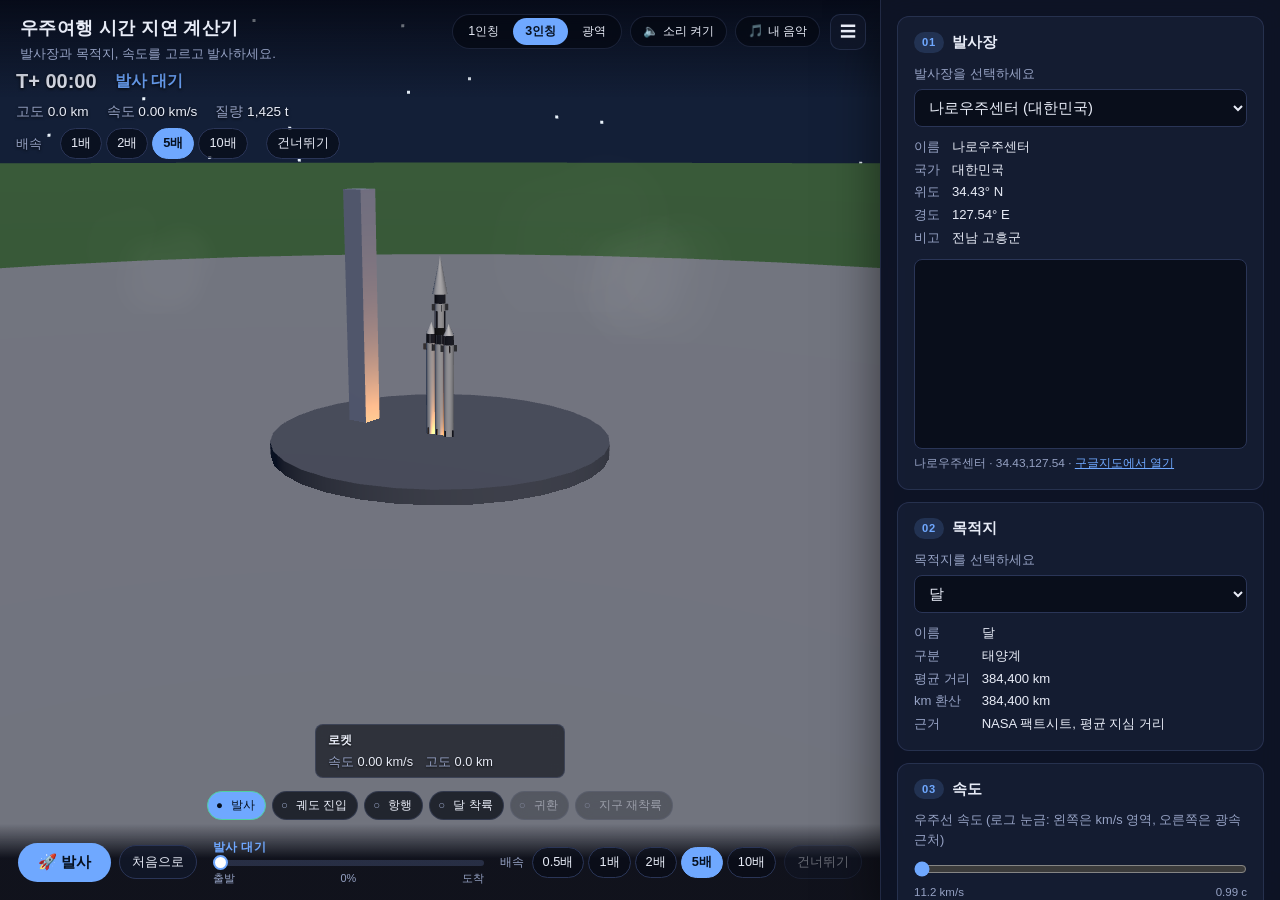
==== commit 4d00a52f: "21단계: 실감 나는 발사 화염과 발사대 연기, 사실적인 지구, 연속 진행 막대, 새 배경음 - rocketModel.js: 화염을 네 겹(연기·주황·노랑·백열심) + 마하 디스크" ====
--- a/index.html
+++ b/index.html
@@ -80,7 +80,7 @@
         </section>
 
         <footer class="panel-footer">
-          <p>20단계 · <a href="tests/physics.test.html">계산 검증 페이지</a></p>
+          <p>21단계 · <a href="tests/physics.test.html">계산 검증 페이지</a></p>
         </footer>
       </div>
     </aside>
--- a/src/styles/main.css
+++ b/src/styles/main.css
@@ -791,7 +791,8 @@
   font-weight: 700;
 }
 
-.sound-button {
+.sound-button,
+.music-button {
   padding: 6px 12px;
   background: rgba(4, 7, 16, 0.62);
   border: 1px solid var(--color-border-soft);
@@ -1100,3 +1101,42 @@
 }
 
 .eva-result[hidden] { display: none; }
+
+/* 구간 칩: 시작 지점 체크 (20단계) */
+.chapter-chip {
+  display: inline-flex;
+  align-items: center;
+  gap: 4px;
+  padding: 3px 4px 3px 6px;
+}
+
+.chapter-chip.disabled { opacity: 0.35; }
+
+.chapter-check {
+  border: none;
+  background: transparent;
+  color: var(--color-muted);
+  font-size: 0.72rem;
+  line-height: 1;
+  padding: 2px;
+  cursor: pointer;
+}
+
+.chapter-check.picked { color: var(--color-ship); }
+.chapter-check:disabled { cursor: default; }
+
+.chapter-label {
+  border: none;
+  background: transparent;
+  color: inherit;
+  font-size: 0.76rem;
+  padding: 2px 6px 2px 2px;
+  cursor: pointer;
+  white-space: nowrap;
+}
+
+.chapter-label:disabled { cursor: default; }
+
+.chapter-chip.picked { border-color: var(--color-ship); }
+.chapter-chip.active .chapter-label,
+.chapter-chip.active .chapter-check { color: #06101f; }
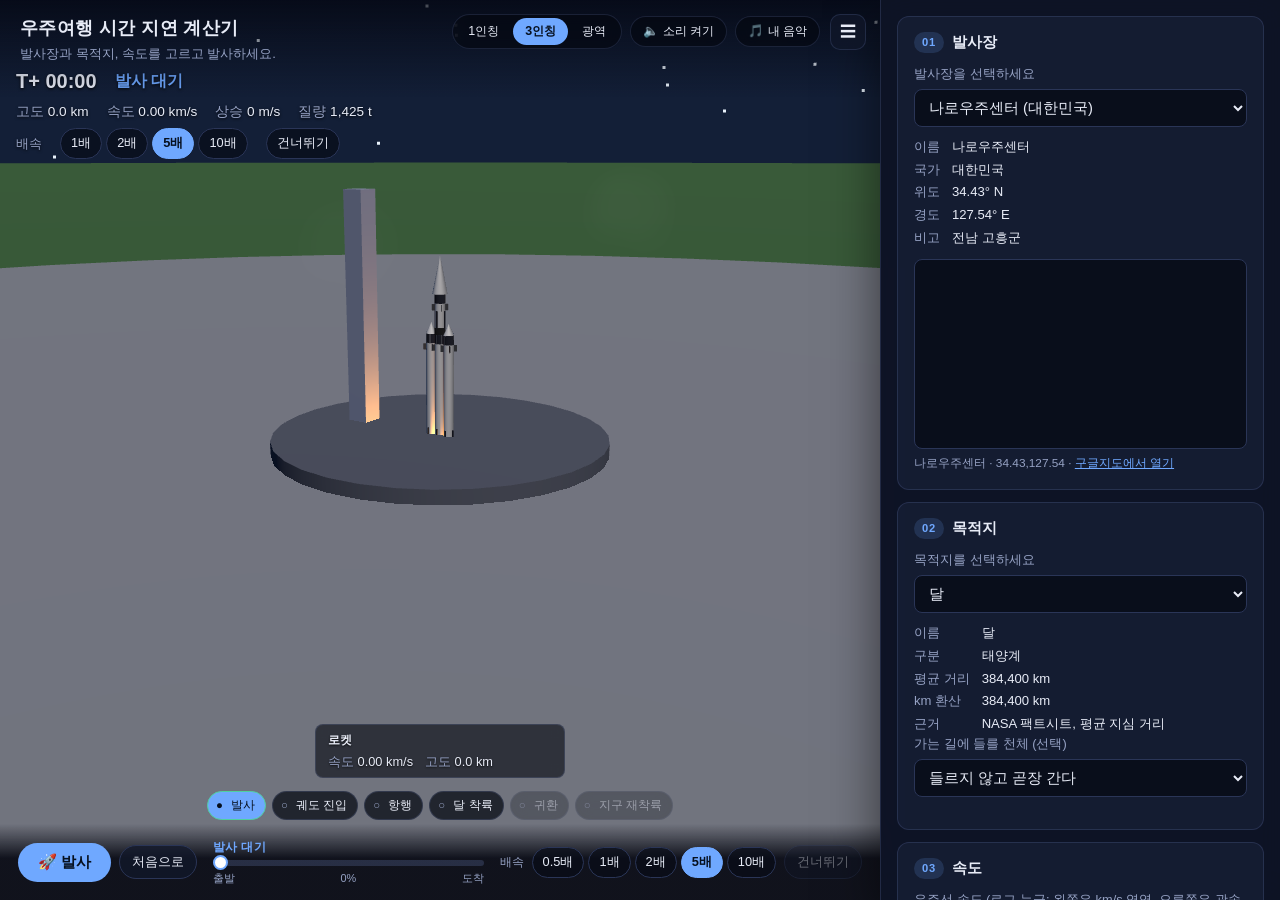
==== commit ec47d001: "21단계 보완: 발사·항행에 같은 우주선, 경유 여행 - spacecraftModel.js: 회전 거주 구역(원심 중력 고리 + 창 띠 + 살), 트러스 척추,   태양전지판 3장" ====
--- a/index.html
+++ b/index.html
@@ -47,6 +47,7 @@
         <section class="card">
           <h2><span class="card-index">02</span> 목적지</h2>
           <div id="destination-selector"></div>
+          <div id="waypoint-selector"></div>
         </section>
 
         <section class="card">
--- a/src/styles/main.css
+++ b/src/styles/main.css
@@ -1140,3 +1140,80 @@
 .chapter-chip.picked { border-color: var(--color-ship); }
 .chapter-chip.active .chapter-label,
 .chapter-chip.active .chapter-check { color: #06101f; }
+
+/* ---- 도착 요약 카드 (21단계, D-93) ---- */
+.arrival-card {
+  position: absolute;
+  top: 50%;
+  left: 50%;
+  transform: translate(-50%, -50%);
+  z-index: 30;
+  width: min(440px, calc(100% - 48px));
+  padding: 22px 24px 18px;
+  border-radius: 18px;
+  border: 1px solid var(--color-border-soft);
+  background: rgba(8, 12, 24, 0.88);
+  backdrop-filter: blur(14px);
+  box-shadow: 0 24px 60px rgba(0, 0, 0, 0.55);
+  text-align: center;
+}
+
+.arrival-title {
+  font-size: 1.35rem;
+  font-weight: 700;
+  letter-spacing: -0.01em;
+}
+
+.arrival-route {
+  margin-top: 4px;
+  font-size: 0.86rem;
+  color: var(--color-muted);
+}
+
+.arrival-times {
+  margin: 18px 0 12px;
+  display: grid;
+  gap: 8px;
+}
+
+.arrival-times > div {
+  display: flex;
+  justify-content: space-between;
+  align-items: baseline;
+  gap: 12px;
+  padding: 7px 12px;
+  border-radius: 10px;
+  background: rgba(255, 255, 255, 0.04);
+}
+
+.arrival-times dt {
+  font-size: 0.82rem;
+  color: var(--color-muted);
+}
+
+.arrival-times dd {
+  margin: 0;
+  font-variant-numeric: tabular-nums;
+  font-weight: 600;
+}
+
+.arrival-times .arrival-gap {
+  background: rgba(79, 209, 160, 0.12);
+  border: 1px solid rgba(79, 209, 160, 0.28);
+}
+
+.arrival-times .arrival-gap dd { color: #7ff0c0; }
+
+.arrival-note {
+  font-size: 0.8rem;
+  line-height: 1.5;
+  color: var(--color-muted);
+  margin-bottom: 16px;
+}
+
+.arrival-actions {
+  display: flex;
+  gap: 8px;
+  justify-content: center;
+  flex-wrap: wrap;
+}
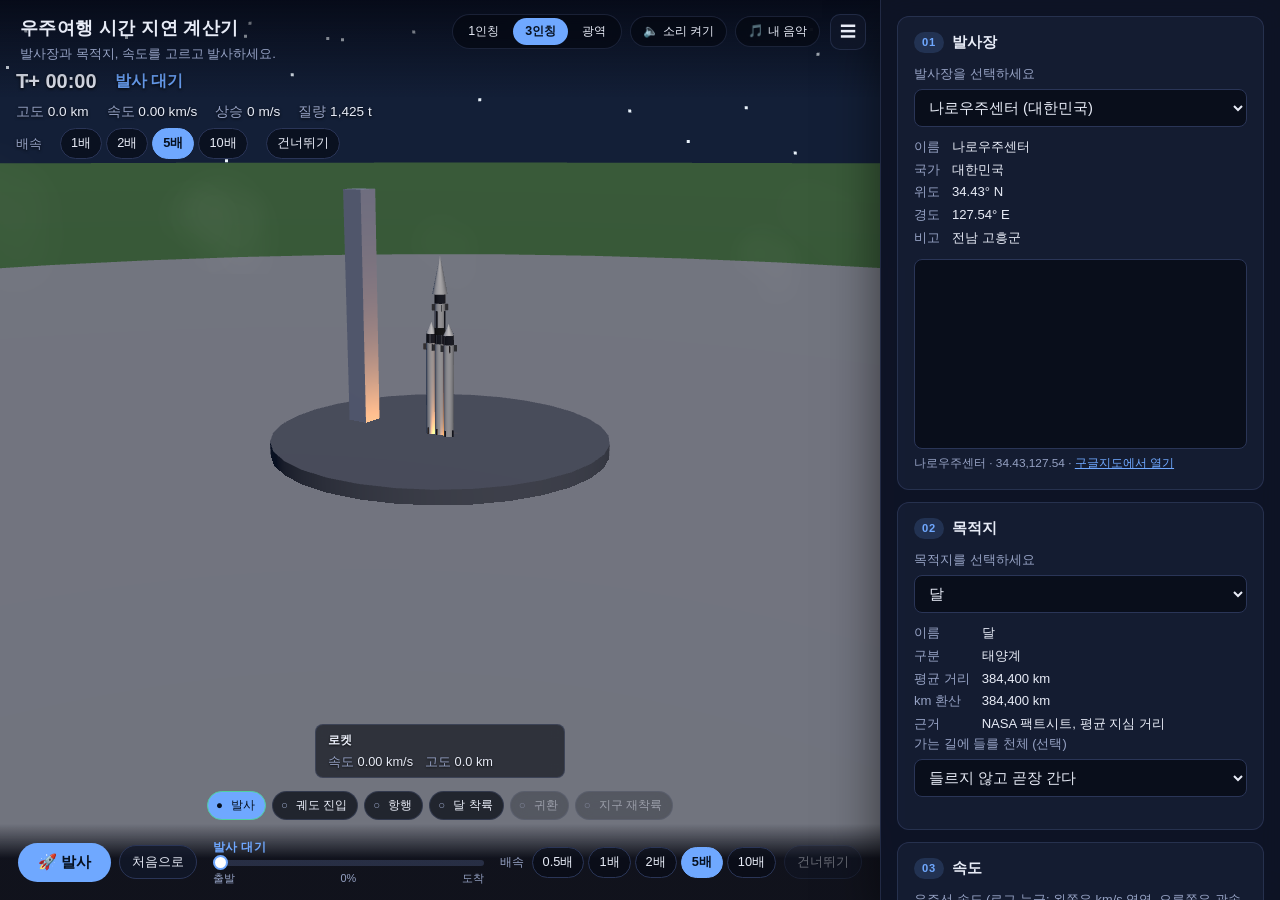
==== commit a2c1d8e1: "22단계: 목적을 앞으로 — 한 문장 요약과 "우리는 이미 움직이고 있다" 비교표 (D-97) 이 프로젝트의 목적은 광속 불변에서 나오는 시간 지연을 생물 수명에 빗대어 직관적으로" ====
--- a/index.html
+++ b/index.html
@@ -70,11 +70,17 @@
 
         <section class="card card-result">
           <h2><span class="card-index">06</span> 계산 결과</h2>
+          <div id="plain-summary-container"></div>
           <div id="result-table-container"></div>
         </section>
 
         <section class="card card-result">
-          <h2><span class="card-index">07</span> 생물 수명과 비교</h2>
+          <h2><span class="card-index">07</span> 우리는 이미 움직이고 있다</h2>
+          <div id="everyday-container"></div>
+        </section>
+
+        <section class="card card-result">
+          <h2><span class="card-index">08</span> 생물 수명과 비교</h2>
           <div id="departure-age-container"></div>
           <div id="lifespan-chart-container"></div>
           <div id="survival-container"></div>
--- a/src/styles/main.css
+++ b/src/styles/main.css
@@ -1217,3 +1217,55 @@
   justify-content: center;
   flex-wrap: wrap;
 }
+
+/* 탐사 중 언제든 배로 돌아가는 단추 (21단계, D-96) */
+.eva-board {
+  margin-top: 10px;
+  width: 100%;
+}
+
+/* ---- 한 문장 요약 (21단계, D-97) ---- */
+.plain-summary {
+  margin-bottom: 14px;
+  padding: 12px 14px;
+  border-radius: var(--radius);
+  background: rgba(111, 168, 255, 0.08);
+  border: 1px solid rgba(111, 168, 255, 0.22);
+}
+
+.plain-line { margin: 0; line-height: 1.6; }
+.plain-gap { margin: 8px 0 0; line-height: 1.6; color: var(--color-ship); font-size: 1.02rem; }
+.plain-gap b { color: #8ff3c8; }
+.plain-why { margin: 8px 0 0; }
+
+/* ---- 일상 속도 비교 표 (21단계, D-97) ---- */
+.everyday-table {
+  width: 100%;
+  border-collapse: collapse;
+  margin: 10px 0 8px;
+  font-size: 0.82rem;
+}
+
+.everyday-table th {
+  text-align: left;
+  font-weight: 600;
+  color: var(--color-muted);
+  padding: 6px 6px;
+  border-bottom: 1px solid var(--color-border-soft);
+}
+
+.everyday-table td {
+  padding: 6px 6px;
+  border-bottom: 1px solid rgba(120, 145, 210, 0.08);
+  font-variant-numeric: tabular-nums;
+}
+
+.everyday-table tr.everyday-mark td { color: #cfe0ff; }
+
+.everyday-table tr.everyday-now td {
+  background: rgba(79, 209, 160, 0.14);
+  color: #8ff3c8;
+  font-weight: 600;
+}
+
+.everyday-caveat { margin-top: 6px; }
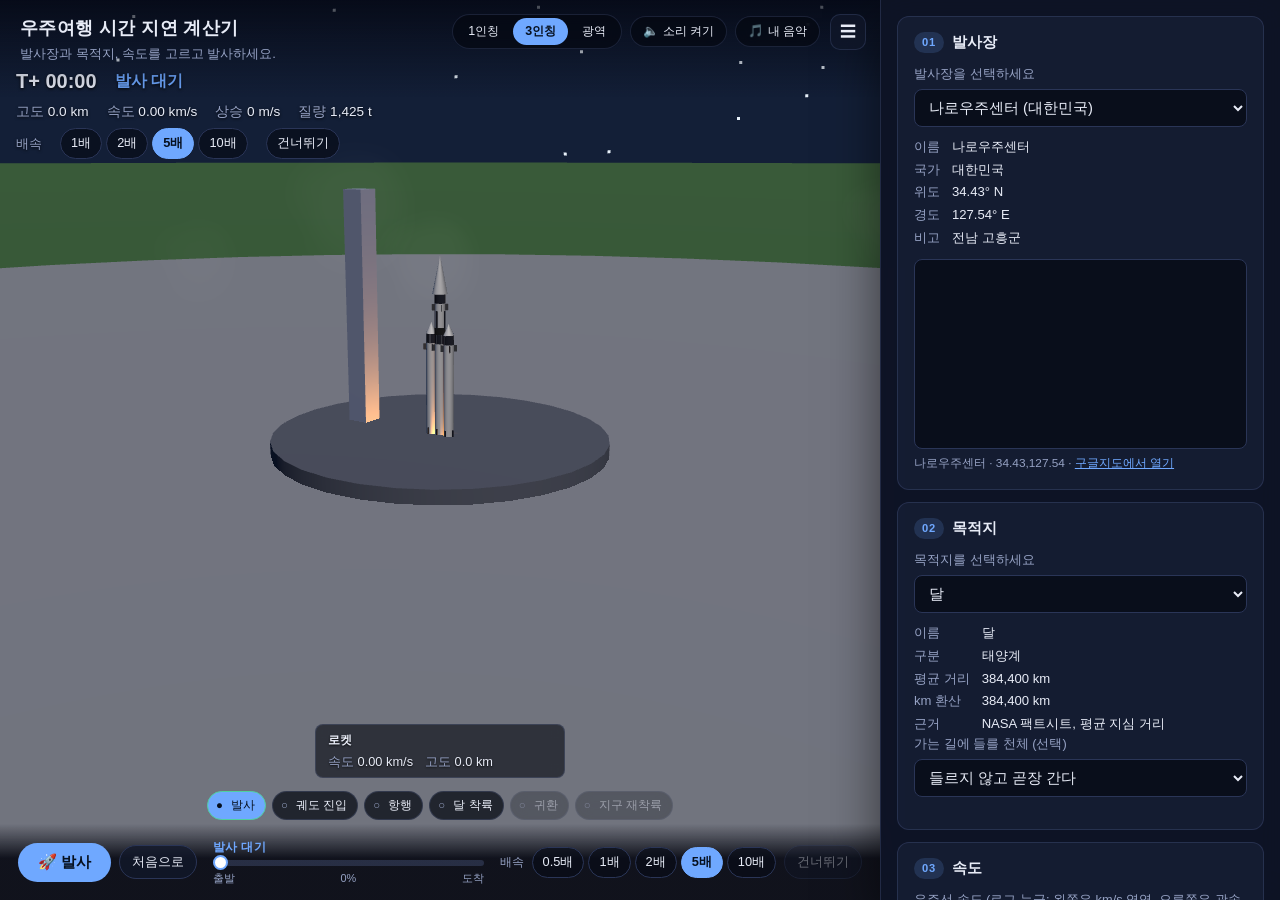
==== commit e16ebfea: "저장소 정리: 실행에 필요한 것만 남김 사용자 요청 — 코드는 열기.html 하나로 충분하고, 문서(md)는 그대로 둔다.  - 삭제: tests/, tools/, assets/ " ====
--- a/index.html
+++ b/index.html
@@ -87,7 +87,7 @@
         </section>
 
         <footer class="panel-footer">
-          <p>21단계 · <a href="tests/physics.test.html">계산 검증 페이지</a></p>
+          <p>21단계 · <a href="검증.html">계산 검증 페이지</a></p>
         </footer>
       </div>
     </aside>
